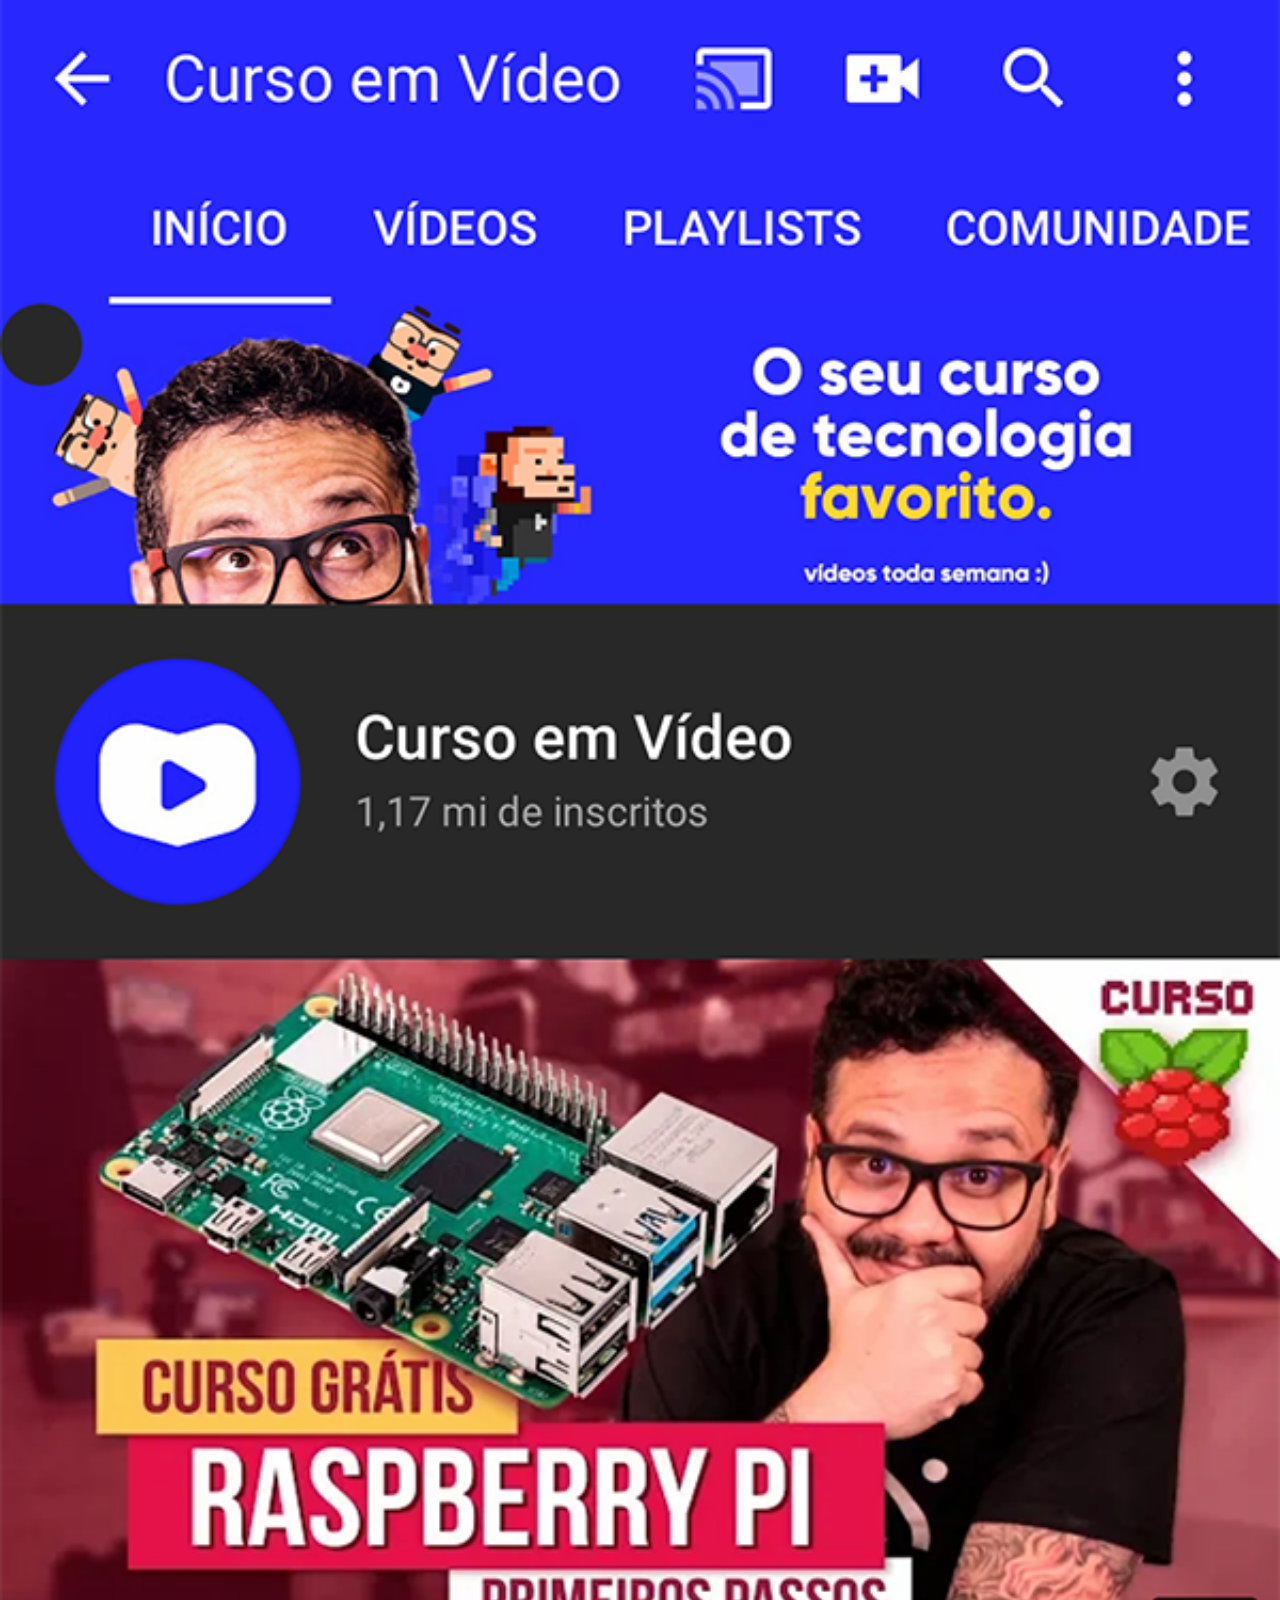
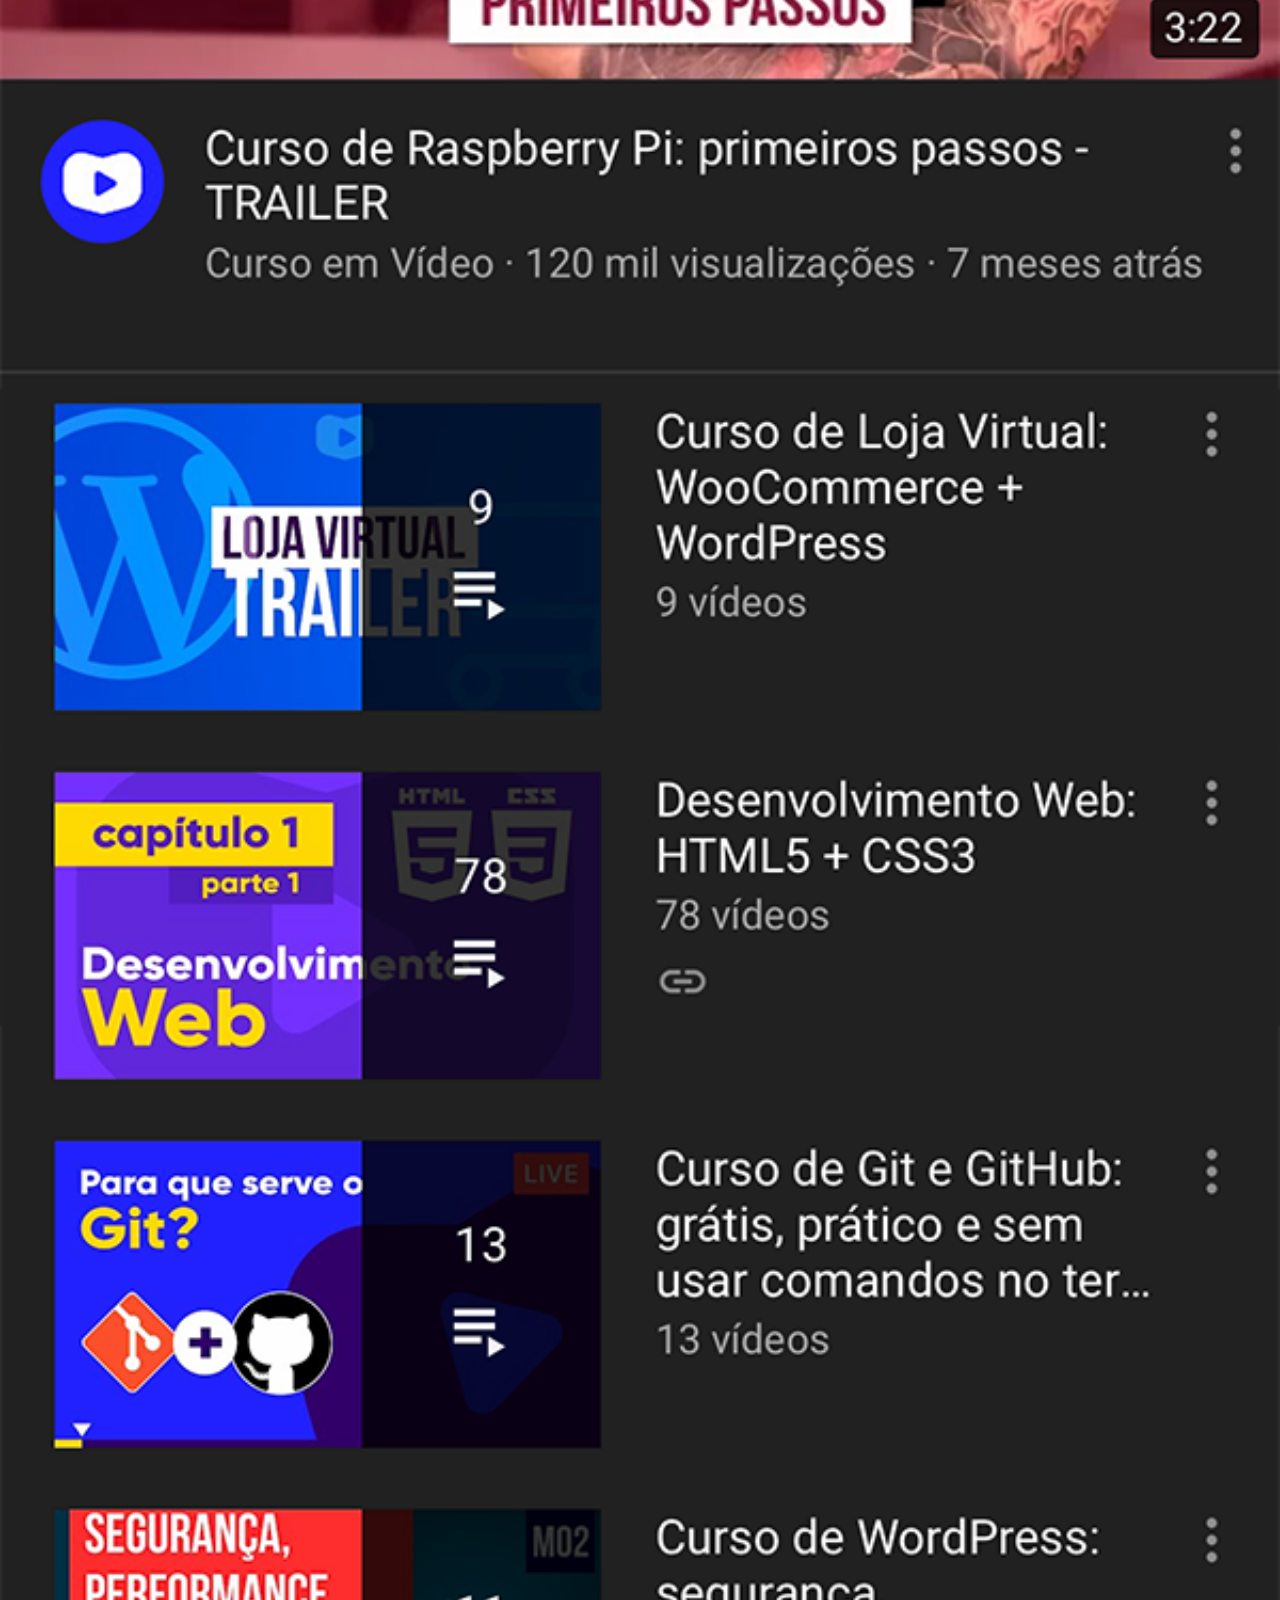
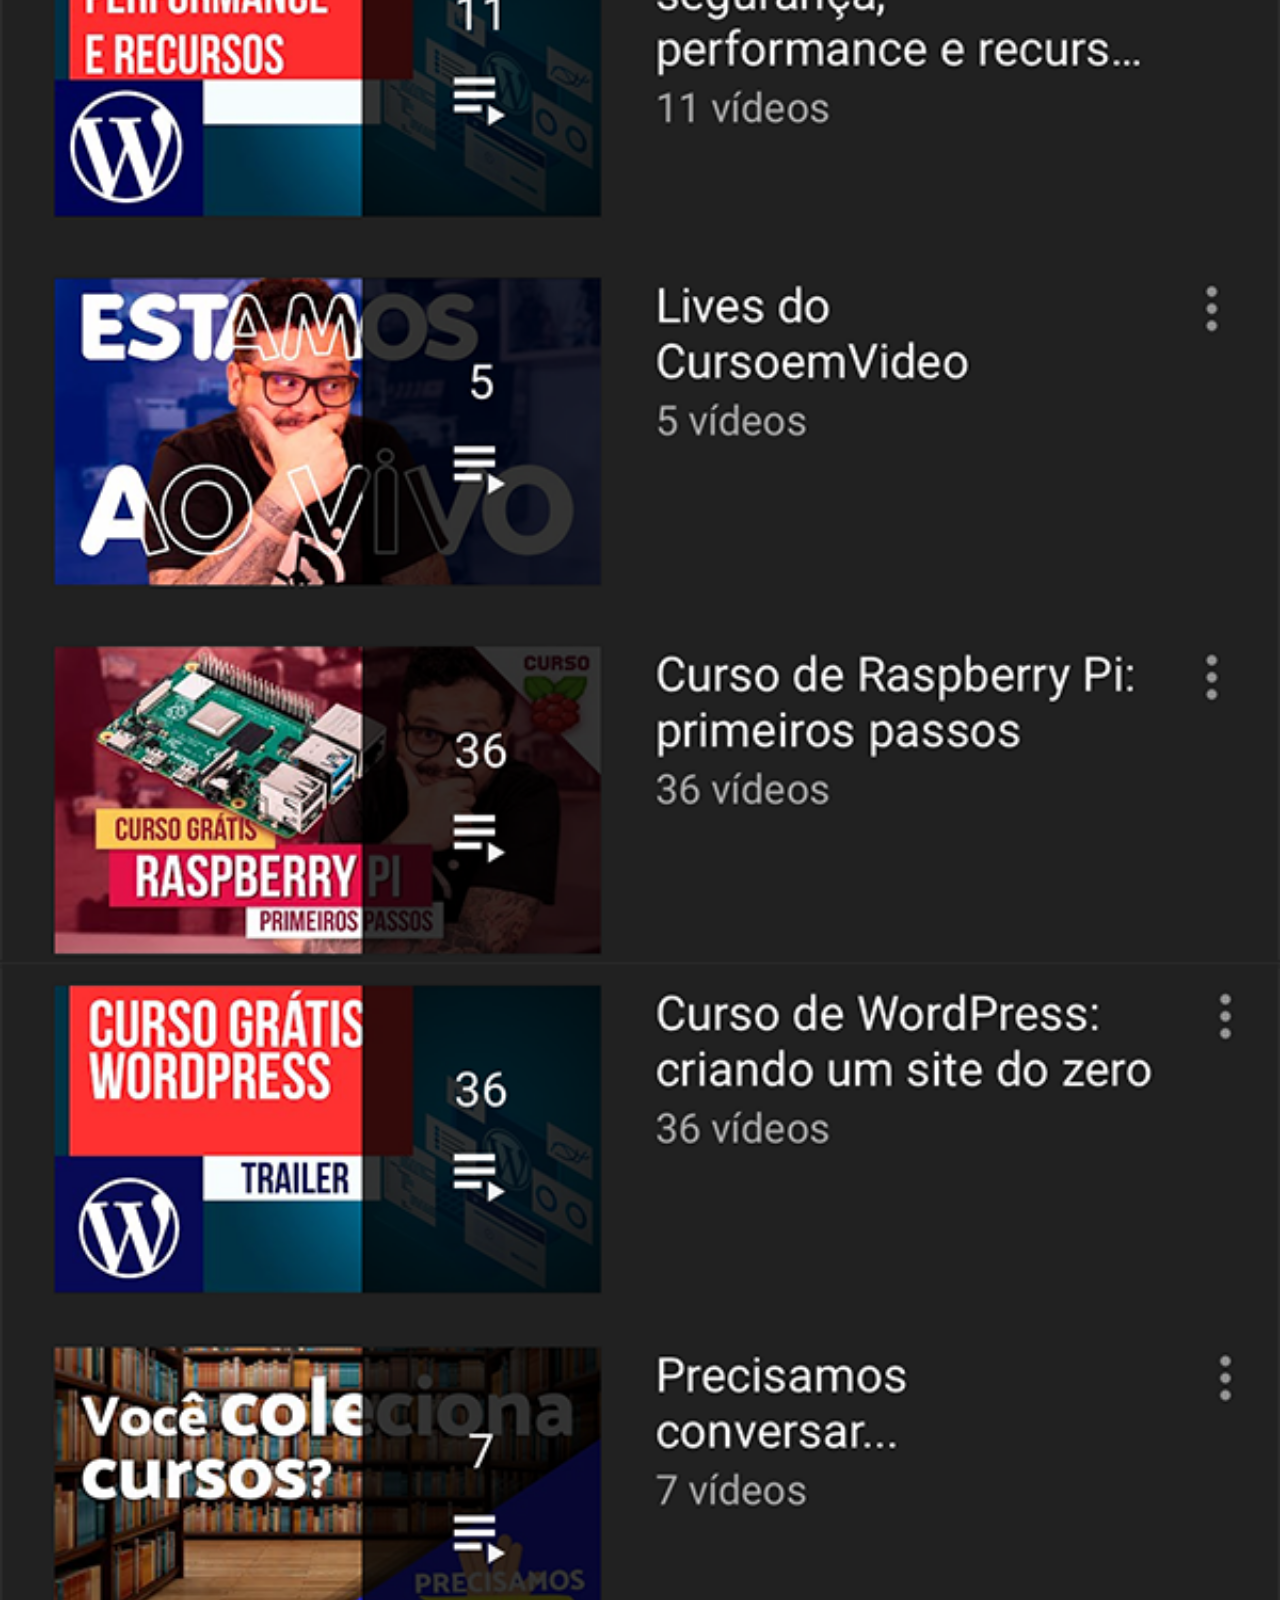
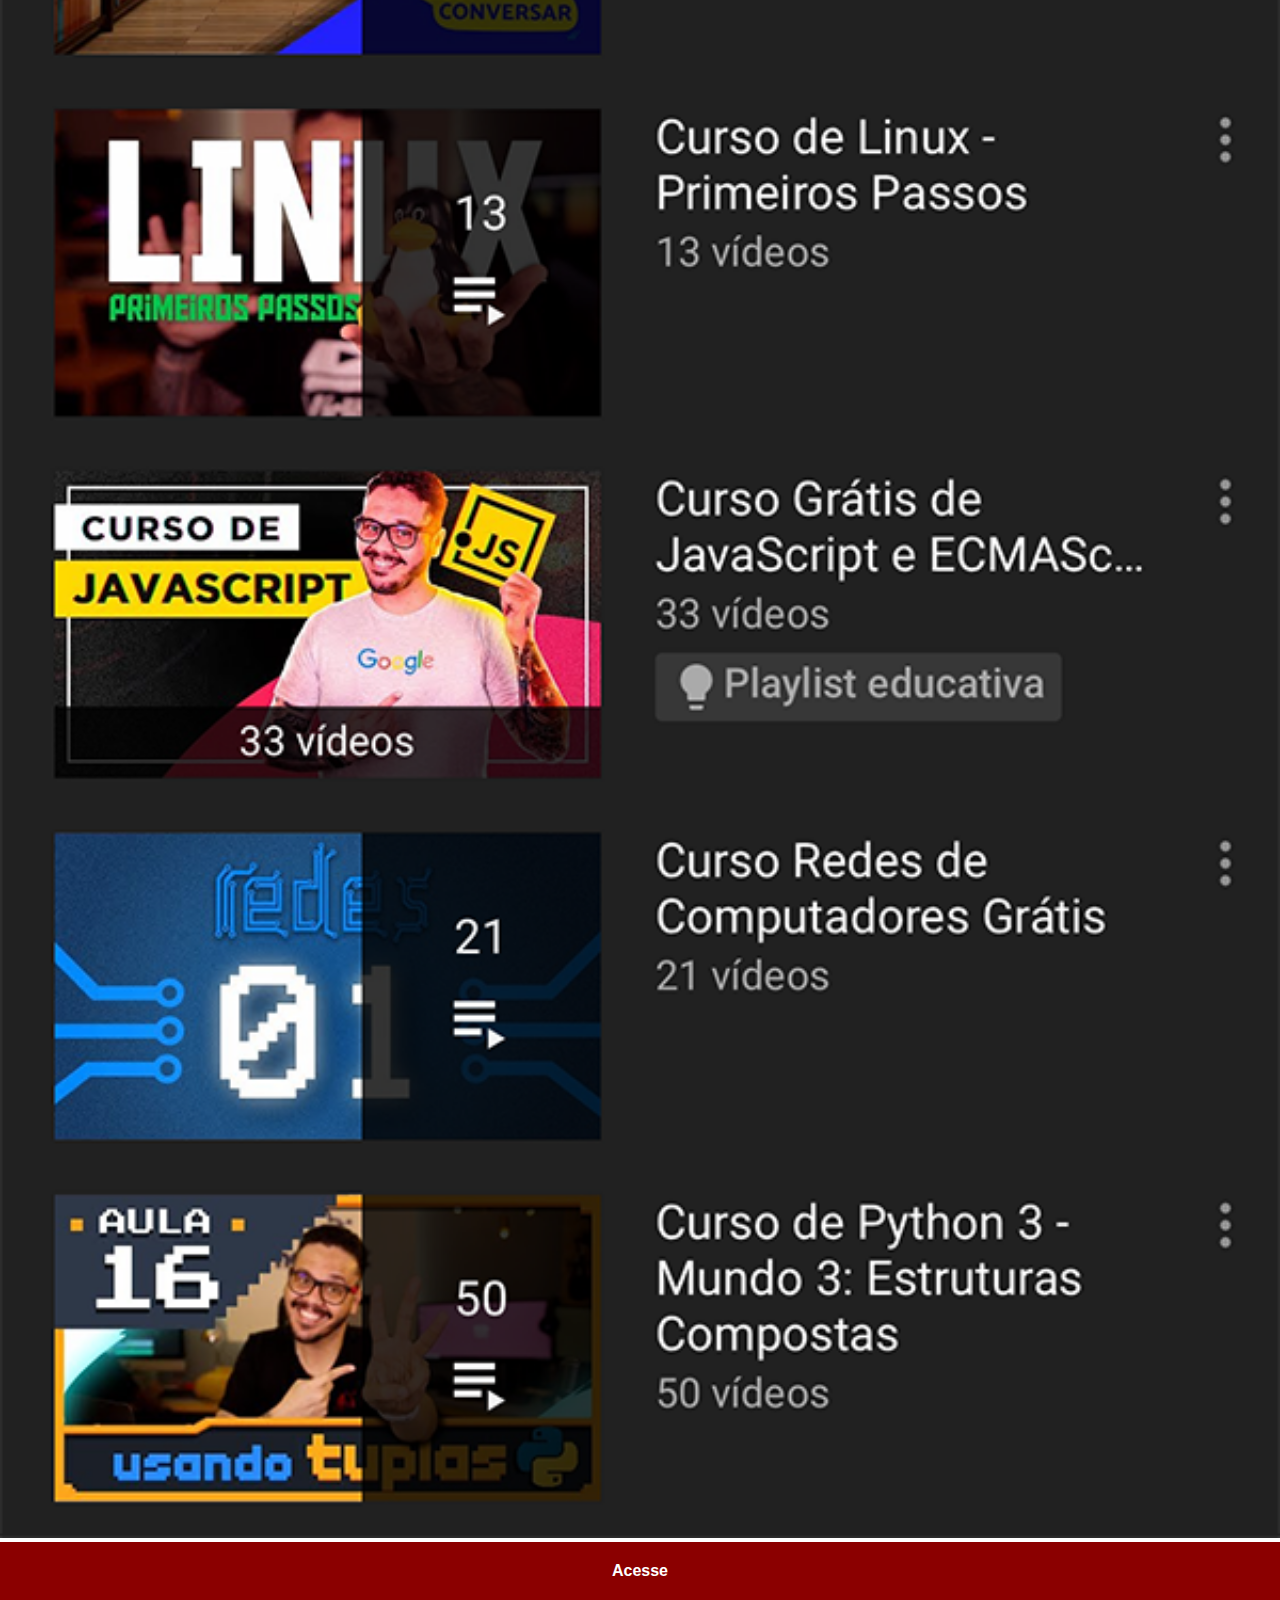
==== youtube.html @ f4a98a5f "ok" ====
<!DOCTYPE html>
<html lang="pt-br">
<head>
    <meta charset="UTF-8">
    <meta name="viewport" content="width=device-width, initial-scale=1.0">
    <title>YouTube</title>
    <style>
        * {
            margin: 0px;
            padding: 0px;
            font-family: Arial, Helvetica, sans-serif;
        }

        ::-webkit-scrollbar {
            width: 0px;
            height: 0px;
        }

        img {
            width: 100vw;
        }

        a {
            display: block;
            background-color: darkred;
            color: white;
            padding: 20px;
            text-align: center;
            font-weight: bolder;
            text-decoration: none;
        }
    </style>
</head>
<body>
    <img src="imagens/tela-youtube.png" alt="YouTube">
    <a href="https://youtube.com.br" target="_blank">Acesse</a>
</body>
</html>
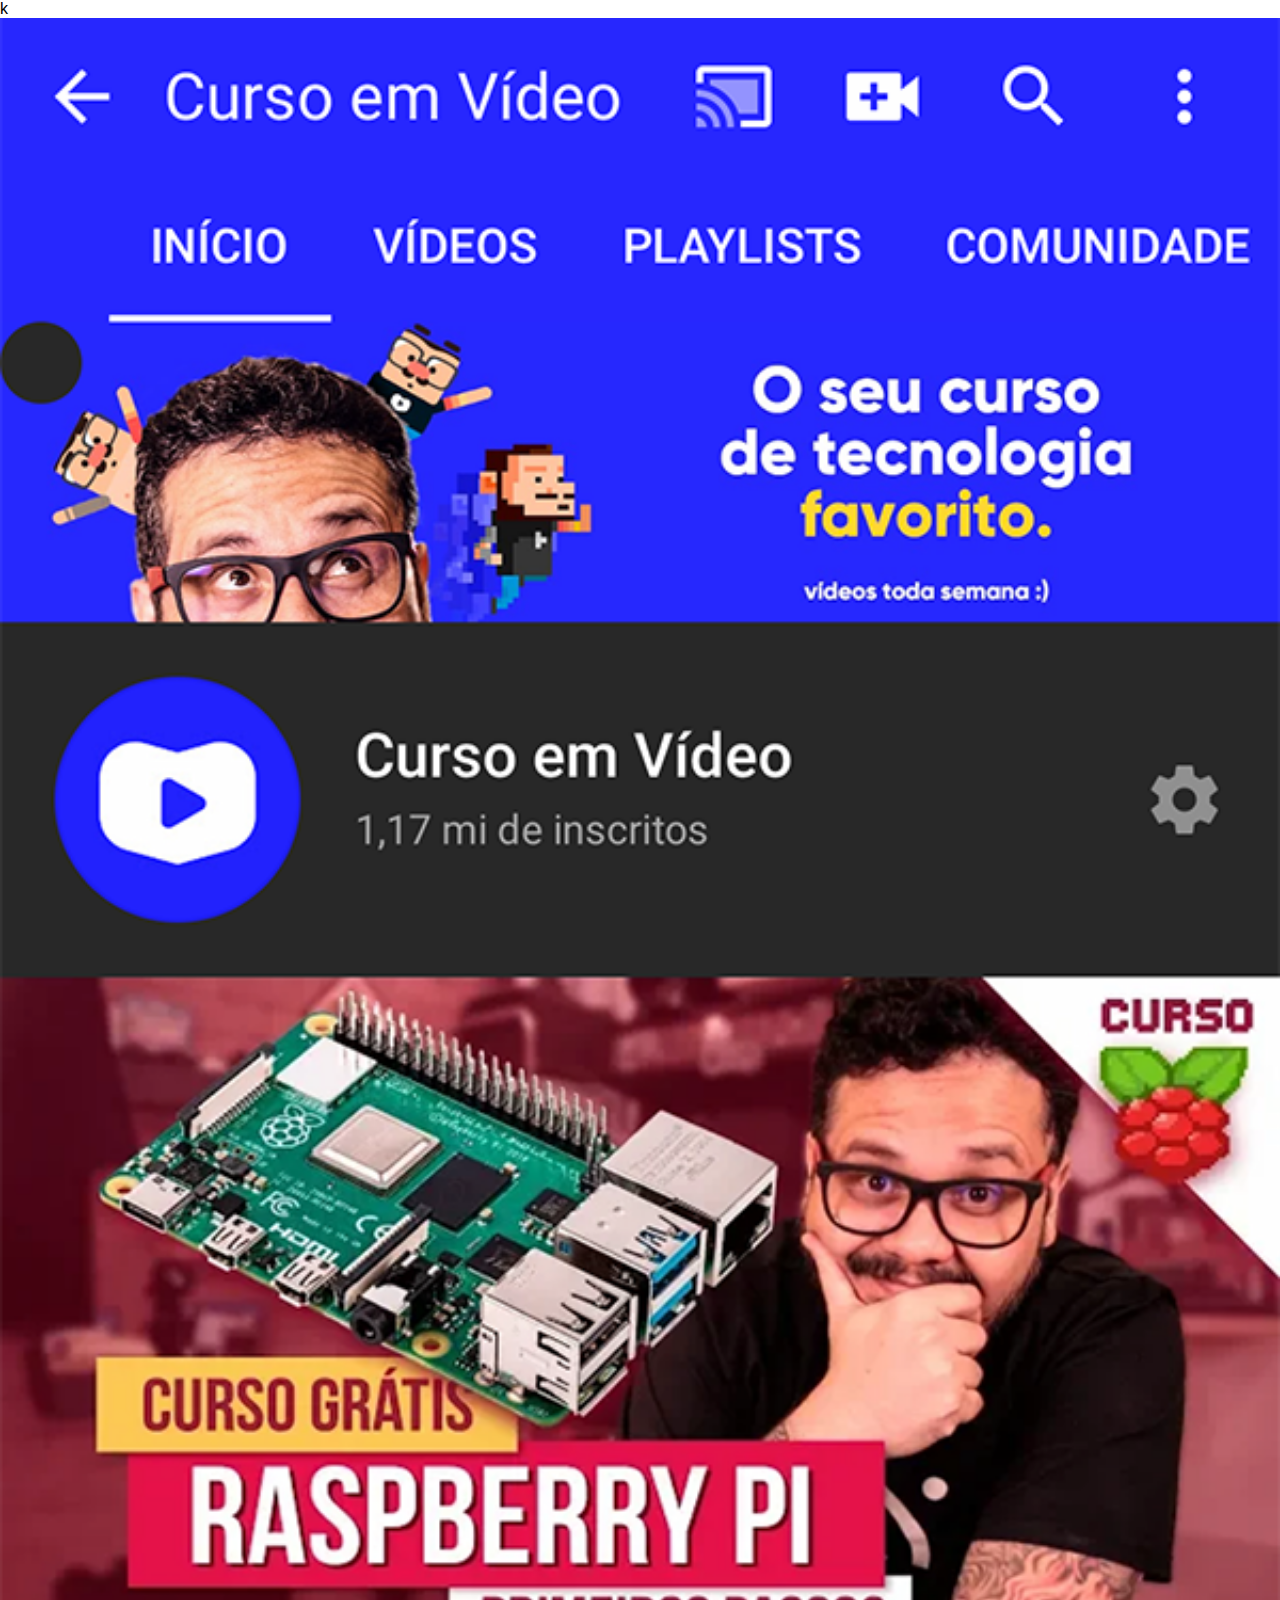
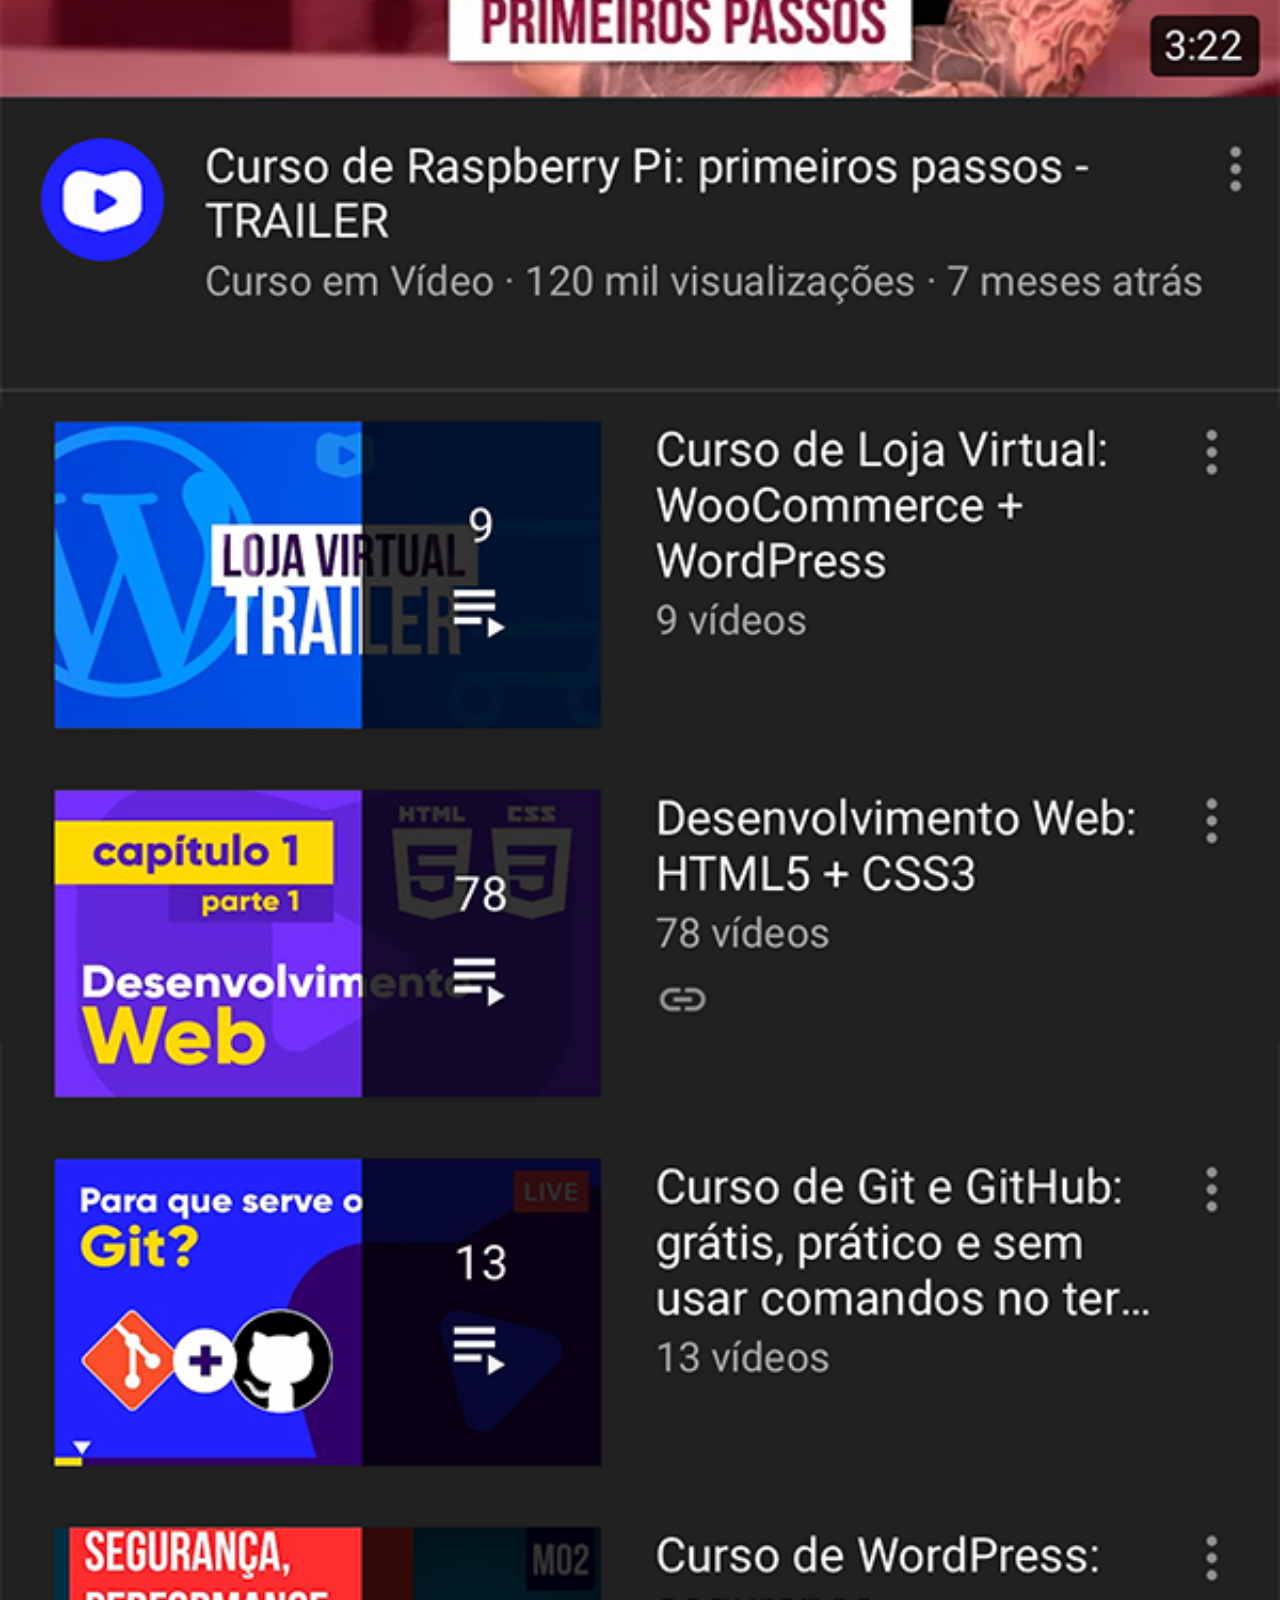
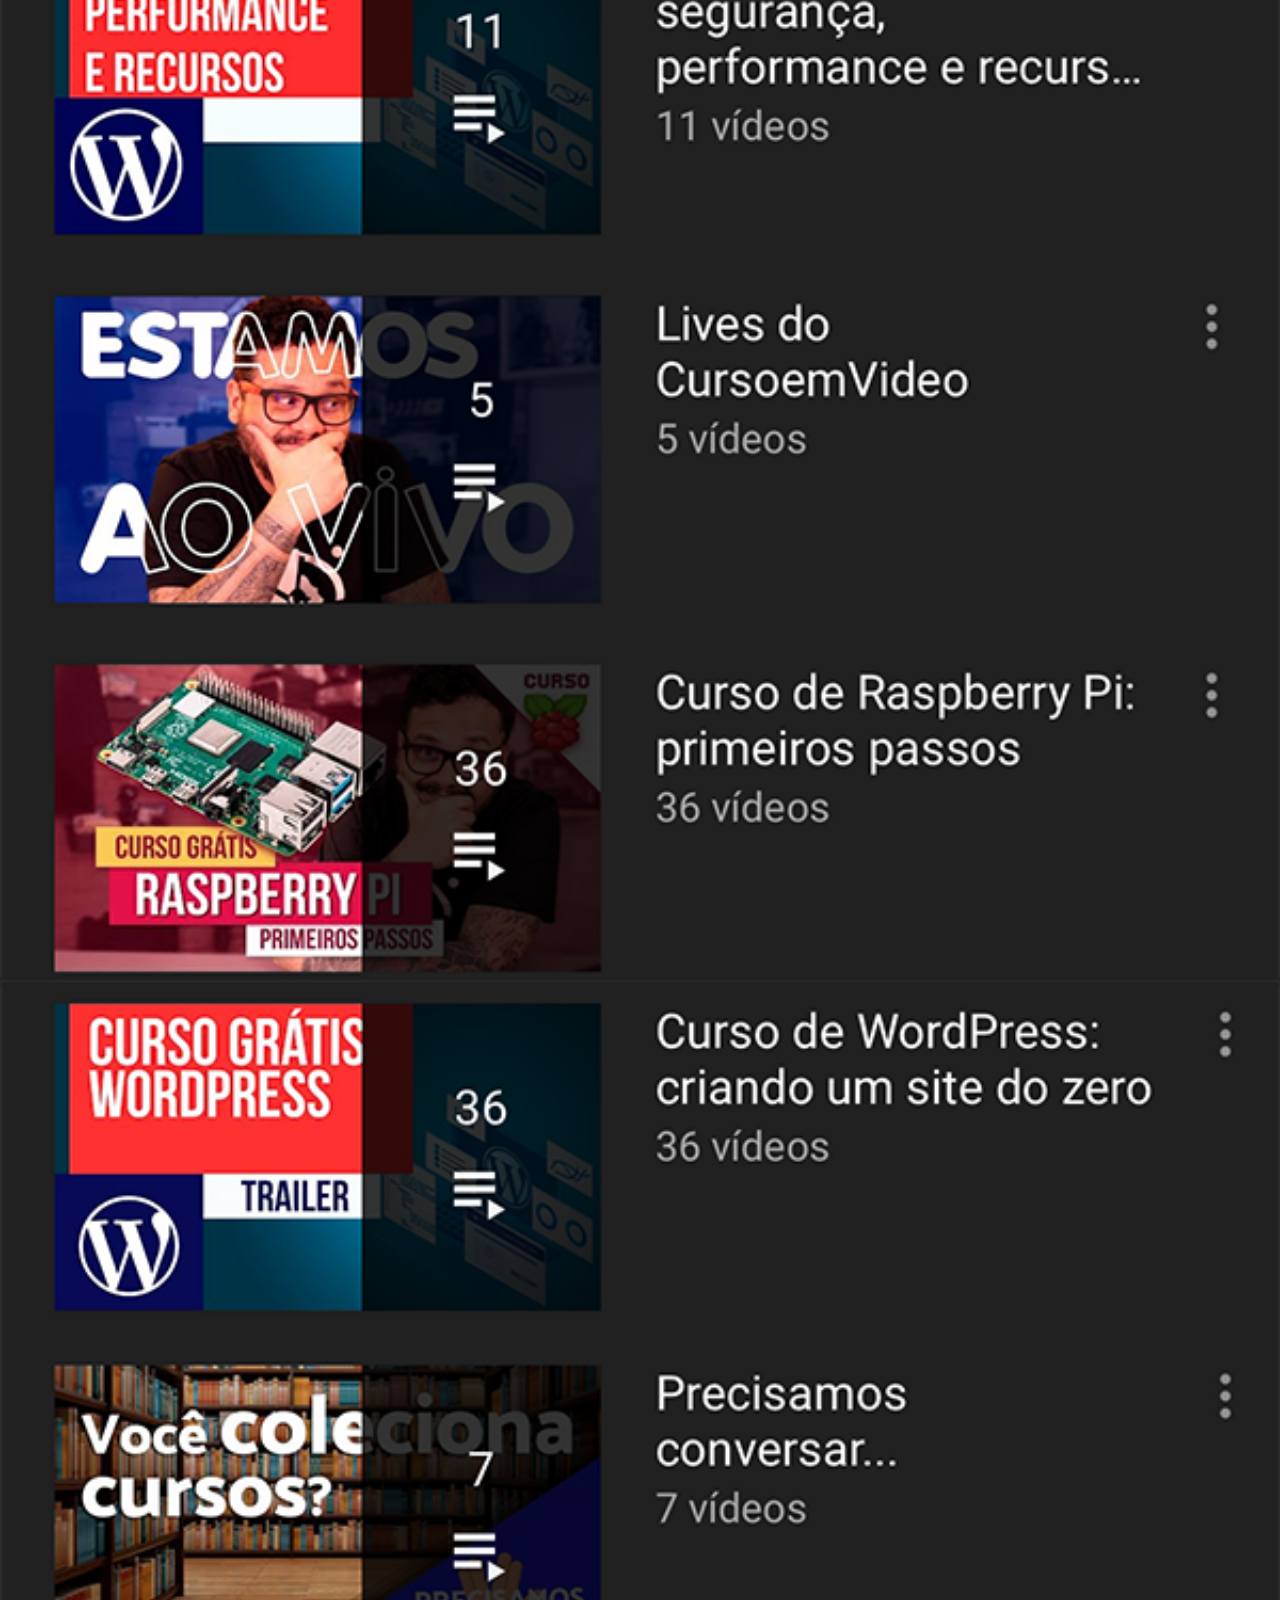
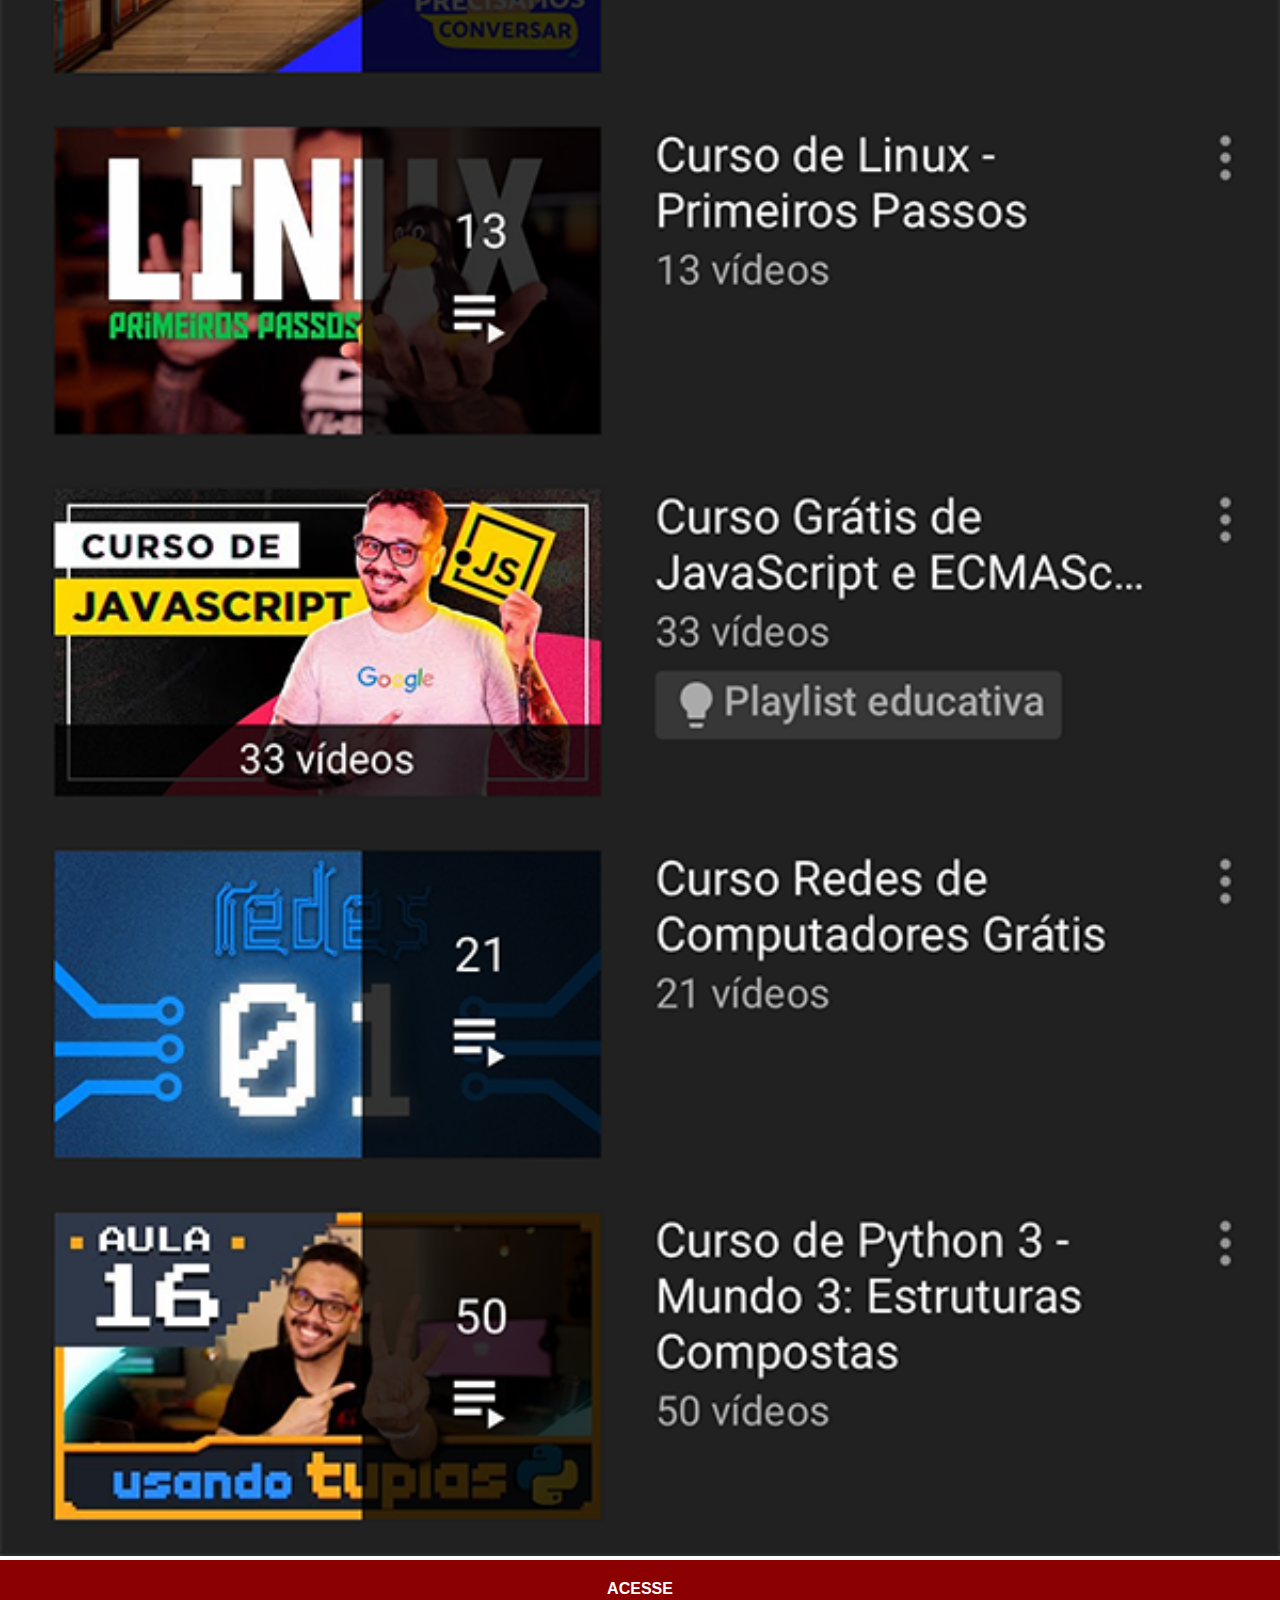
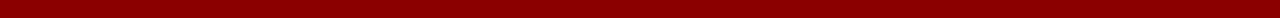
==== commit ca11aa77: "ok" ====
--- a/youtube.html
+++ b/youtube.html
@@ -4,35 +4,10 @@
     <meta charset="UTF-8">
     <meta name="viewport" content="width=device-width, initial-scale=1.0">
     <title>YouTube</title>
-    <style>
-        * {
-            margin: 0px;
-            padding: 0px;
-            font-family: Arial, Helvetica, sans-serif;
-        }
-
-        ::-webkit-scrollbar {
-            width: 0px;
-            height: 0px;
-        }
-
-        img {
-            width: 100vw;
-        }
-
-        a {
-            display: block;
-            background-color: darkred;
-            color: white;
-            padding: 20px;
-            text-align: center;
-            font-weight: bolder;
-            text-decoration: none;
-        }
-    </style>
+    <link rel="stylesheet" href="estilos/social.css">k
 </head>
 <body>
     <img src="imagens/tela-youtube.png" alt="YouTube">
-    <a href="https://youtube.com.br" target="_blank">Acesse</a>
+    <a href="https://youtube.com.br" target="_blank">ACESSE</a>
 </body>
 </html>--- a/estilos/social.css
+++ b/estilos/social.css
@@ -0,0 +1,30 @@
+@charset "UTF-8";
+
+* {
+    margin: 0px;
+    padding: 0px;
+    font-family: Arial, Helvetica, sans-serif;
+}
+
+::-webkit-scrollbar {
+    width: 0px;
+    height: 0px;
+}
+
+img {
+    width: 100vw;
+}
+
+a {
+    display: block;
+    background-color: darkred;
+    color: white;
+    padding: 20px;
+    text-align: center;
+    font-weight: bolder;
+    text-decoration: none;
+}
+
+a:hover {
+    background-color: red;
+}